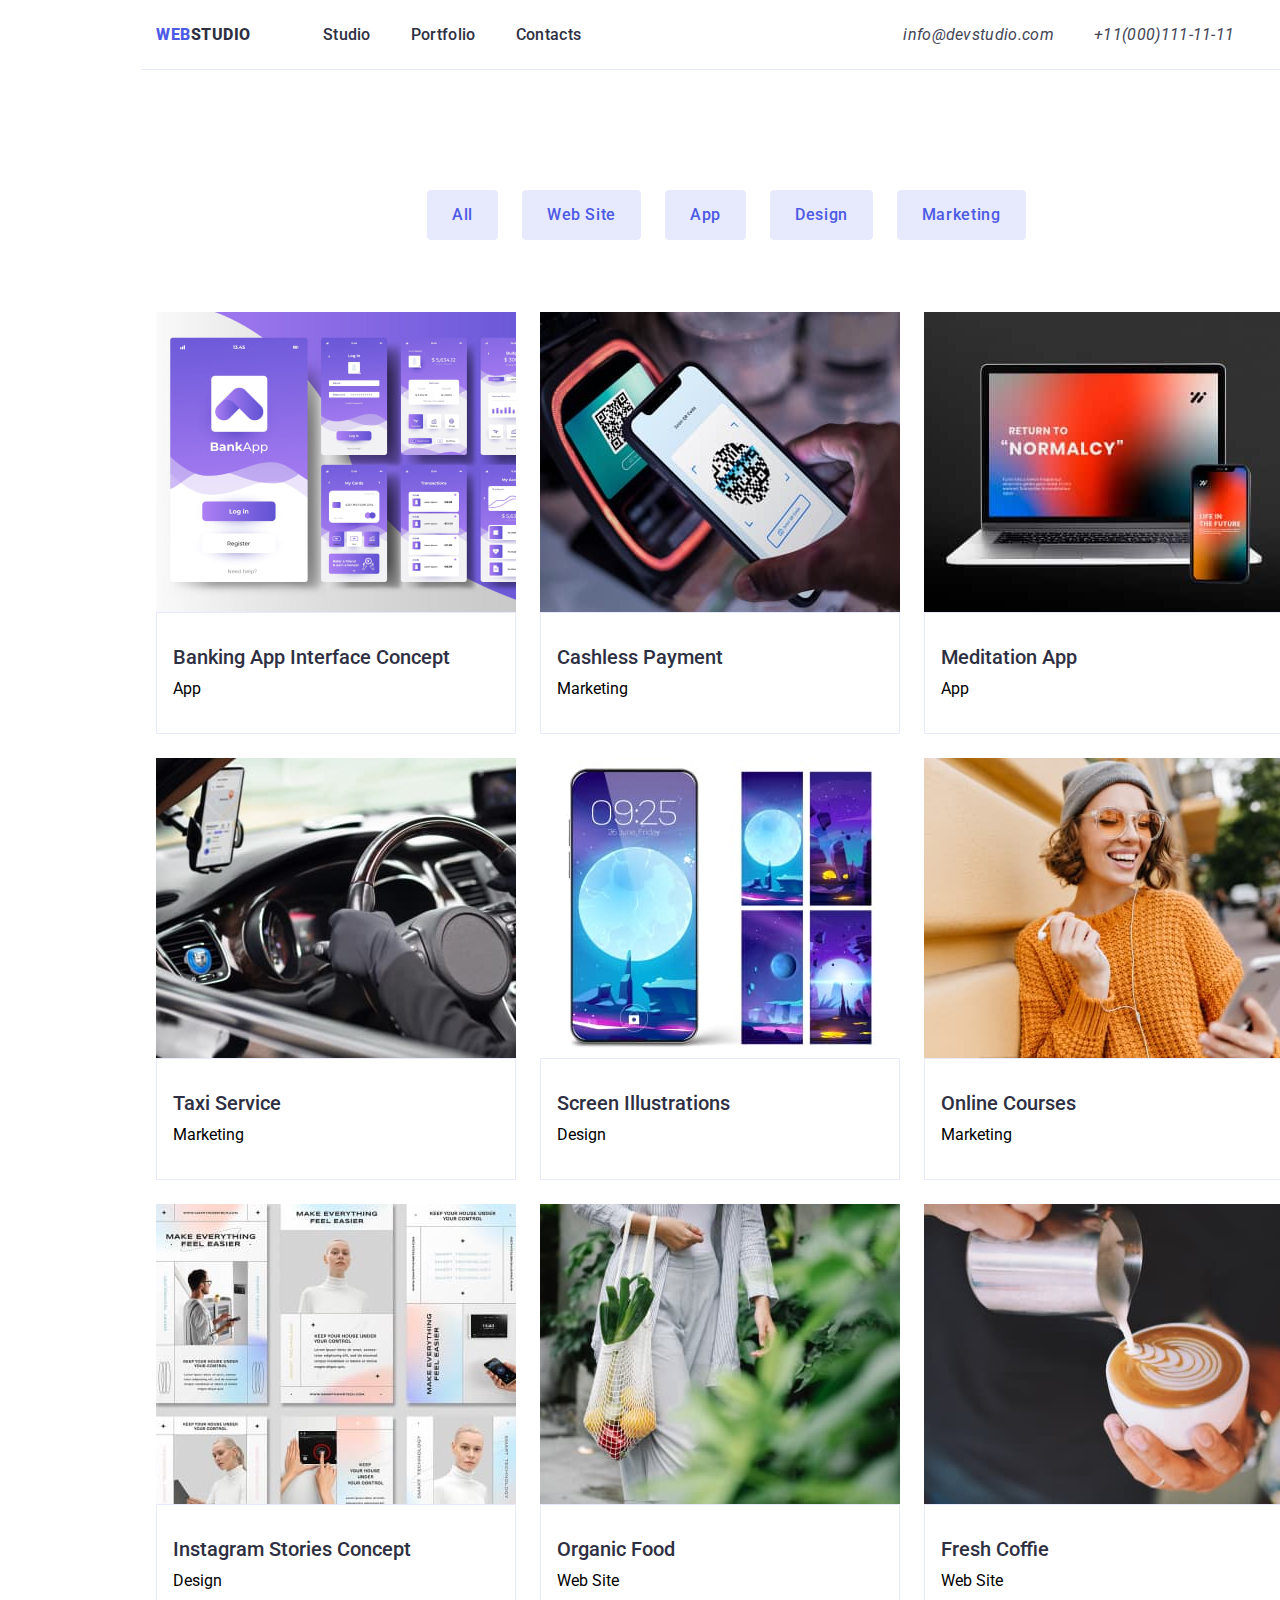
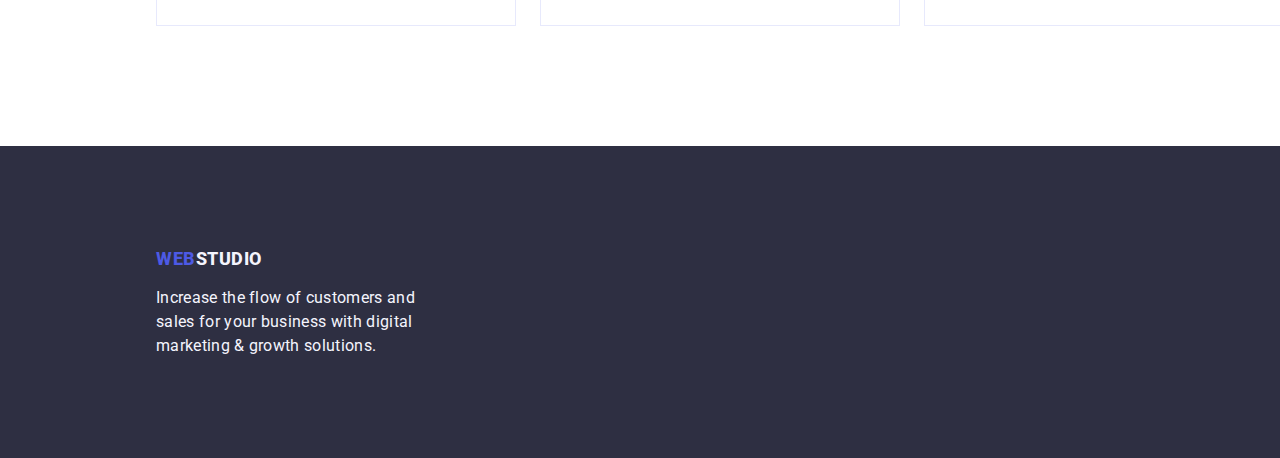
==== portfolio.html @ 773c1c58 "fix - class names" ====
<!DOCTYPE html>
<html lang="en">
  <head>
    <meta charset="UTF-8">
    <meta name="viewport" content="width=device-width, initial-scale=1.0">
    <title>WebStudio</title>
    <link href="https://cdn.jsdelivr.net/npm/modern-normalize@2.0.0/modern-normalize.min.css" rel="stylesheet">
    <link rel="stylesheet" href="styles.css" />
    <link href="https://fonts.googleapis.com/css2?family=Raleway:wght@800&family=Roboto:wght@400;500;700;900&display=swap" rel="stylesheet">
</head>
  <body>
    <header>
      <div class="header conteiner">
          <nav class="nav">
            <a href="./index.html" class="header__logo">
          <span class="logo-web">WEB</span><span class="logo-studio">STUDIO</span>
        </a>
        <ul class="nav__link--position">
          <li>
           <a href="./index.html" class="nav__link">Studio</a>
          </li>
          <li>
            <a href="./portfolio.html" class="nav__link">Portfolio</a>
          </li>
          <li>
            <a href="#" class="nav__link">Contacts</a>
          </li>
          </ul>
          </nav>
          <address>
            <ul class="header__contact--position">
              <li>
                <a href="mailto:info@devstudio.com" class="header__contact">
                  info@devstudio.com
                </a>
              </li>
              <li>
                <a href="tel:+11(000)111-11-11" class="header__contact">
                  +11(000)111-11-11
                </a>
              </li>
            </ul>
          </address>
      </div>
    </div>
      </header>
    <main>
    <section class="section__portfolio--btn section__portfolio--card">
      <div class="section conteiner">
      <ul class="portfolio__btn--position">
        <li>
          <a href="https://www.google.com">
            <button class="portfolio__btn" type="button">All</button>
          </a>
        </li>
        <li>
          <a href="https://www.google.com">
            <button class="portfolio__btn" type="button">Web Site</button>
          </a>
        </li>
        <li>
          <a href="https://www.google.com">
            <button class="portfolio__btn" type="button">App</button>
          </a>
        </li>
        <li>
          <a href="https://www.google.com">
            <button class="portfolio__btn" type="button">Design</button>
          </a>
        </li>
        <li>
          <a href="https://www.google.com">
            <button class="portfolio__btn" type="button">Marketing</button>
          </a>
        </li>
      </ul>
      <ul class="portfolio__img--position">
        <li>
          <img src="images/1img.jpg" alt="banking app featuers" class="portfolio__img"/>
          <div class="portfolio__description-box">
          <div class="portfolio__img--title">Banking App Interface Concept</div>
          <div class="portfolio__img--description">App</div>
          </div>
        </li>
        <li>
          <img
            src="images/2img.jpg"
            alt="Phone scanning QR code from another device" class="portfolio__img"/>
              <div class="portfolio__description-box">
              <div class="portfolio__img--title">Cashless Payment</div>
          <div class="portfolio__img--description">Marketing</div>
        </div>
        </li>
        <li>
          <img
            src="images/3img.jpg"
            alt="Computer and phone screen with showing app outlook" class="portfolio__img"/>
            <div class="portfolio__description-box">
            <div class="portfolio__img--title">Meditation App</div>
            <div class="portfolio__img--description">App</div>
          </div>
        </li>
        <li>
          <img src="images/4img.jpg" alt="Inside of the car" class="portfolio__img"/>
          <div class="portfolio__description-box">
          <div class="portfolio__img--title">Taxi Service</div>
          <div class="portfolio__img--description">Marketing</div>
          </div>
        </li>
        <li>
          <img src="images/5img.jpg" alt="Phone screen with ilustration on it" class="portfolio__img"/>
          <div class="portfolio__description-box">
          <div class="portfolio__img--title">Screen Illustrations</div>
          <div class="portfolio__img--description">Design</div>
          </div>
        </li>
        <li>
          <img
            src="images/6img.jpg"
            alt="Smiling girl wearing sunglasses and earphones" class="portfolio__img"/>
            <div class="portfolio__description-box">
            <div class="portfolio__img--title">Online Courses</div>
          <div class="portfolio__img--description">Marketing</div>
            </div>
        </li>
        <li>
          <img src="images/7img.jpg" alt="Stories templates" class="portfolio__img"/>
          <div class="portfolio__description-box">
          <div class="portfolio__img--title">Instagram Stories Concept</div>
          <div class="portfolio__img--description">Design</div>
          </div>
        </li>
        <li>
          <img src="images/8img.jpg" alt="Woman carrying groceries" class="portfolio__img"/>
          <div class="portfolio__description-box">
          <div class="portfolio__img--title">Organic Food</div>
          <div class="portfolio__img--description">Web Site</div>
        </div>
        </li>
        <li>
          <img
            src="images/9img.jpg"
            alt="Barrista making patterns with milk on coffie" class="portfolio__img"/>
            <div class="portfolio__description-box">
            <div class="portfolio__img--title">Fresh Coffie</div>
          <div class="portfolio__img--description">Web Site</div>
          </div>
        </li>
      </ul>
      </div>
    </section>
  </main>
  <footer>
    <section class="footer"> 
      <div conteiner>
      <div class="footer__logo">
      <a href="#">
        <span class="footer__logo-web">WEB</span><span class="footer__logo-studio">STUDIO</span>
    </a>
    </div>
      <div class="footer__text">
        Increase the flow of customers and sales for your business with
        digital marketing &amp; growth solutions.
      </div>
    </div>
  </section>
  </footer>
  </body>
</html>
---- styles.css ----
* {
  margin: 0;
  padding: 0;
  box-sizing: border-box;
}
article, aside, details, figcaption, figure, 
footer, header, hgroup, menu, nav, section {
	display: block;
}
body {
	line-height: 1;
}
ol, ul {
	list-style: none;
}
blockquote, q {
	quotes: none;
}
blockquote:before, blockquote:after,
q:before, q:after {
	content: '';
	content: none;
}
table {
	border-collapse: collapse;
	border-spacing: 0;
}
:root {
  --brand-color: #2e2f42;
  --color-iris: #4d5ae5;
  --color-cloud: #f4f4fd;
  --color-ocean: #404bbf;
  --color-cornflower: #e7e9fc;
  --color-slate: #434455;
  --color-white: #ffffff;
  --main-font-style: Roboto;
  --second-font-style: Raleway;
}
*,
*::before,
*::after
{
  box-sizing: border-box;
}
body {
  font-family: var(--main-font-style);
  background-color: var(--color-white);
  width: 1440px;
  margin: auto;
}
h1,
h3,
h4,
h5,
h6
{
margin: 0;
}
img
{
  display: block;
  max-width: 100%;
  height: auto;
}
button
{
  cursor: pointer;
  border: none;
  border-radius: 4px;
}
ul,
ol
{
  list-style: none;
  margin: 0;
  padding-left: 0;
}
a
{
  text-decoration: none;
}
.conteiner
{
  width: 1158px;
  margin: 0 auto;
  padding: 0 15px;
}
.section {
  padding: 120px 0px;
}
.header
{
  background: var(--color-white); 
  display: flex;
  gap: 322px;
  align-items: center;
  border-bottom: 1px solid var(--color-cornflower);
}
.header__logo {
  padding: 24px 0;
}
.logo-web {
  color: var(--color-iris);
  font-size: 18px;
  font: var(--second-font-style);
  font-weight: 800;
  line-height: 21px;
  letter-spacing: 0.54px;
}
.logo-studio {
  color: var(--brand-color);
  font-size: 18px;
  font: var(--second-font-style);
  font-weight: 800;
  line-height: 21px;
  letter-spacing: 0.54px;
}
.nav {
  display: flex;
  gap: 72px;
  align-items: center;
}
.nav__link--position {
  list-style: none;
  display: flex;
  gap: 40px;
}
.nav__link {
  color: var(--brand-color);
  font-size: 16px;
  font-weight: 500;
  line-height: 24px;
  letter-spacing: 0.32px;
  display: flex;
  gap: 40px;
}
.header__contact--position {
  list-style: none;
  display: flex;
  gap: 40px;
}
.header__contact {
  color: var(--color-slate);
  font-size: 16px;
  font-weight: 400;
  line-height: 24px;
  letter-spacing: 0.32px;;
  }
  .hero {
  clear: both;
  background: var(--brand-color);
  padding: 188px 0;
  text-align: center;
  }
.hero__title {
  color: var(--color-white);
  font-size: 56px;
  font-weight: 700;
  line-height: 60px;
  letter-spacing: 1.12px;
  max-width: 496px;
  margin: 0 auto;
  margin-bottom: 48px;
}
.index-btn {
  color: var(--color-white);
  background: var(--color-iris); 
  font-size: 16px;
  font-weight: 500;
  line-height: 24px;
  letter-spacing: 0.64px;
  padding: 16px 32px;
  border-radius: 4px;
  box-shadow: 0px 4px 4px 0px rgba(0, 0, 0, 0.15);
}
.subtitle-description__position {  
  display: flex;
  gap: 24px;
  max-width: 1128px;
  margin-left: auto;
  margin-right: auto;
}
.subtitle {
  color: var(--brand-color);
  font-size: 20px;
  font-weight: 500;
  line-height: 24px;
  letter-spacing: 0.4px;
  height: 24px;
  width: 264px;
  margin-bottom: 8px;
}
.description {
  color: var(--color-slate);
  font-size: 16px;
  font-weight: 400;
  line-height: 24px;
  letter-spacing: 0.32px;
}
.section__what-doing {
  color: var(--brand-color);
  font-size: 36px;
  font-weight: 700;
  line-height: 40px;
  letter-spacing: 0.72px;
  text-align: center;
}
.title__what-doing {
  padding-bottom: 120px;
}
.title__what-doing--position {
  margin-bottom: 72px;
}
.img-what-doing {
  width: 360px;
}
.img__what-doing--position
{
 display: flex;
 gap: 24px;
 justify-content: center;
}
.section__our-team
{
  background-color: var(--color-cloud);
}
.title__our-team {
  padding-top: 96px; padding-bottom: 120px;
}
.title__our-team--position
{
  color: var(--brand-color);
  font-size: 36px;
  font-weight: 700;
  line-height: 40px;
  letter-spacing: 0.72px;
  text-align: center;
}
.team-card__position
{
  display: flex;
  gap: 24px;
  justify-content: center;
  margin-top: 72px;
}
.team-card {
  display: inline-flex;
  padding-bottom: 0px;
  flex-direction: column;
  justify-content: center;
  align-items: center;
  border-radius: 0px 0px 4px 4px;
  background: var(--white, #FFF);
  box-shadow: 0px 2px 1px 0px rgba(46, 47, 66, 0.08), 0px 1px 1px 0px rgba(46, 47, 66, 0.16), 0px 1px 6px 0px rgba(46, 47, 66, 0.08);
}
.team-card__img {
  width: 264px;
  height: 260px;
}
.team-card__description-box {
  display: flex;
  width: 232px;
  flex-direction: column;
  padding-top: 32px;
}
.team-names {
  color: var(--brand-color);
  text-align: center;
  font-size: 20px;
  font-weight: 500;
  line-height: 24px;
  letter-spacing: 0.4px;
}
.job-title {
  color: var(--color-slate);
  text-align: center;
  font-size: 16px;
  font-weight: 400;
  line-height: 24px;
  letter-spacing: 0.32px;
  padding-bottom: 32px;
}
.footer {
  background: var(--brand-color);
}
.footer__logo{
  padding-top: 101.5px;
  padding-left: 156px;
  margin-bottom: 17.5px;
}
.footer__logo-web {
  color:var(--color-iris);
  font: var(--second-font-style);
  font-size: 18px;
  font-weight: 800;
  line-height: 21px;
  letter-spacing: 0.54px;
}
.footer__logo-studio {
  color: var(--color-cloud);
  font: var(--second-font-style);
  font-size: 18px;
  font-weight: 800;
  line-height: 21px;
  letter-spacing: 0.54px;
}
.footer__text {
  color: var(--color-cloud);
  font-weight: 400;
  line-height: 24px;
  letter-spacing: 0.32px;
  width: 264px;
  padding-bottom: 100px;
  margin-left: 156px; 
}
.portfolio__btn--position
{
display: flex;
gap: 24px;
max-width: 586px;
margin: 0 auto;
margin-bottom: 72px;
}
.portfolio__btn
{
  color: var(--color-iris);
  background: var(--color-cornflower);
  text-align: center;
  font-size: 16px;
  font-weight: 500;
  line-height: 24px; /* 150% */
  letter-spacing: 0.64px;
  align-items: flex-start;
  display: flex;
  padding: 12px 24px;
  justify-content: center;
  align-items: center;
  border-radius: 4px;
  border: 1px solid var(--color-cornflower);
  white-space: nowrap;
}
.button-portfolio:hover {
  color: var(--color-white);
  background: var(--color-ocean);
  cursor: pointer;
}
.portfolio__img--position {
  max-width: 1128px;
  flex-wrap: wrap;
  display: flex;
  row-gap: 24px;
  column-gap: 24px;
  margin: 0 auto;
}
.portfolio__img {
  width: 360px;
  height: 300px;
}
.portfolio__description-box {
  width: 360px;
}
.portfolio__img--title {
  font-size: 20px;
  font-weight: 500;
  line-height: 24px;
  color: var(--brand-color);
  padding-left: 16px;
  padding-bottom: 8px;
}
.portfolio__img--description {
  font-size: 16px;
  font-weight: 400;
  line-height: 24px;
  padding-left: 16px;
}
.portfolio__description-box {
padding-top: 32px;
padding-bottom: 32px;
border: 1px solid #E7E9FC
}
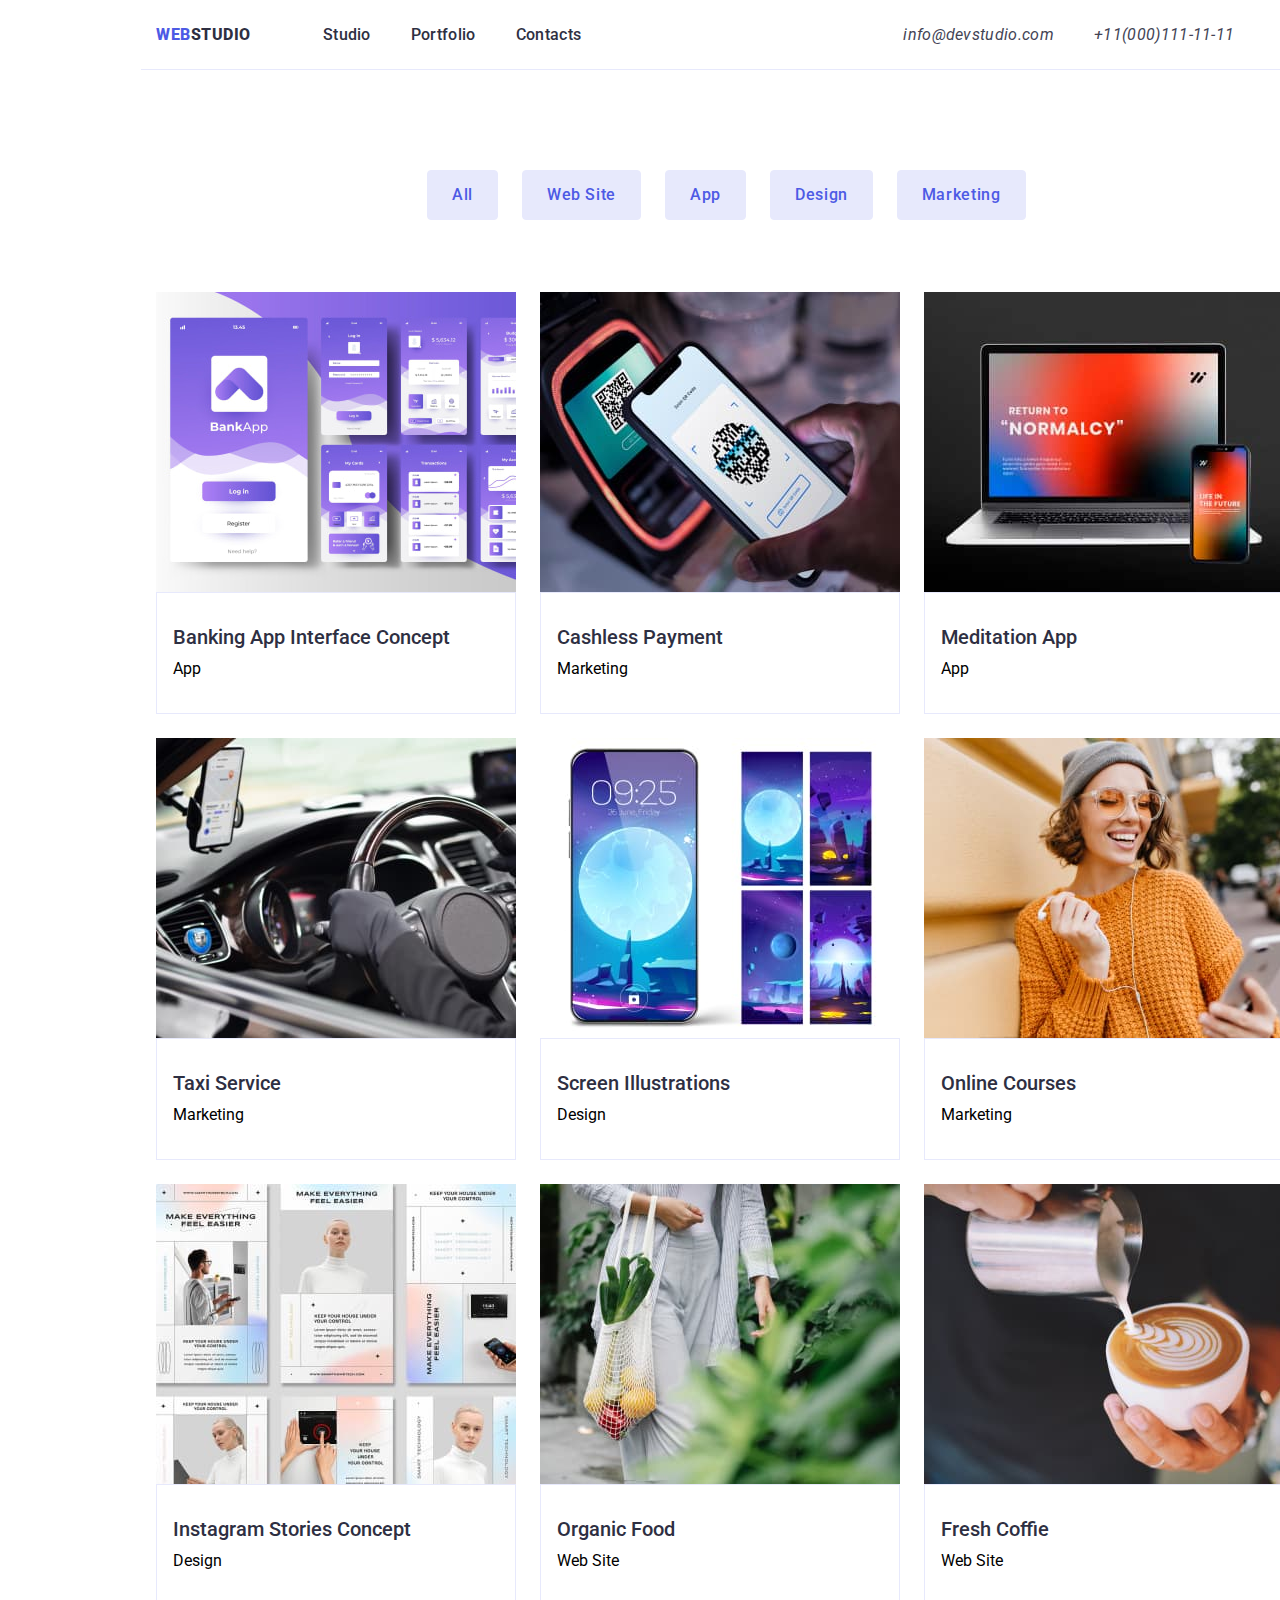
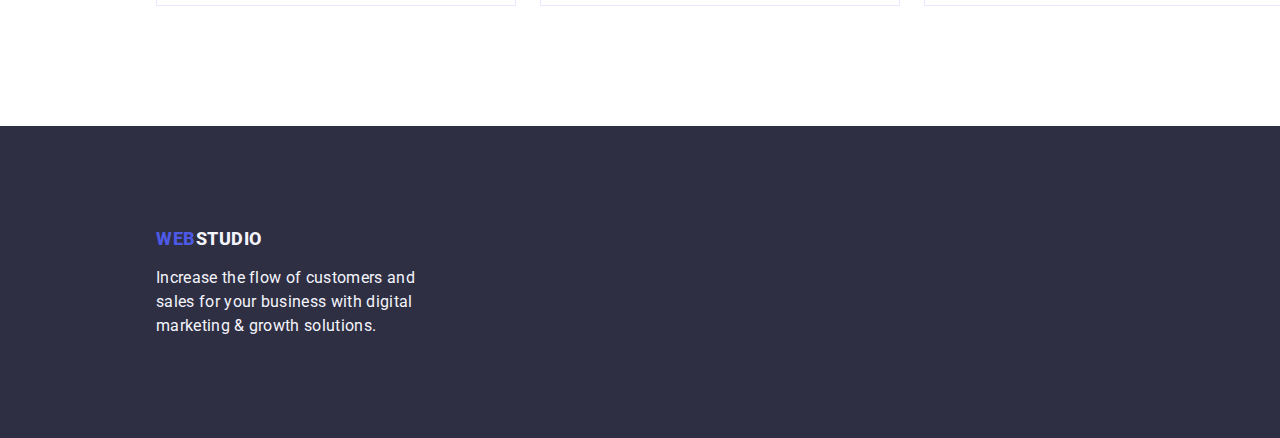
==== commit 913305b0: "Fix" ====
--- a/portfolio.html
+++ b/portfolio.html
@@ -45,8 +45,8 @@
     </div>
       </header>
     <main>
-    <section class="section__portfolio--btn section__portfolio--card">
-      <div class="section conteiner">
+    <section class="section__portfolio--btn-img">
+      <div class="conteiner">
       <ul class="portfolio__btn--position">
         <li>
           <a href="https://www.google.com">
--- a/styles.css
+++ b/styles.css
@@ -313,6 +313,10 @@
   padding-bottom: 100px;
   margin-left: 156px; 
 }
+.section__portfolio--btn-img {
+  padding-top: 100px;
+  padding-bottom: 120px;
+}
 .portfolio__btn--position
 {
 display: flex;
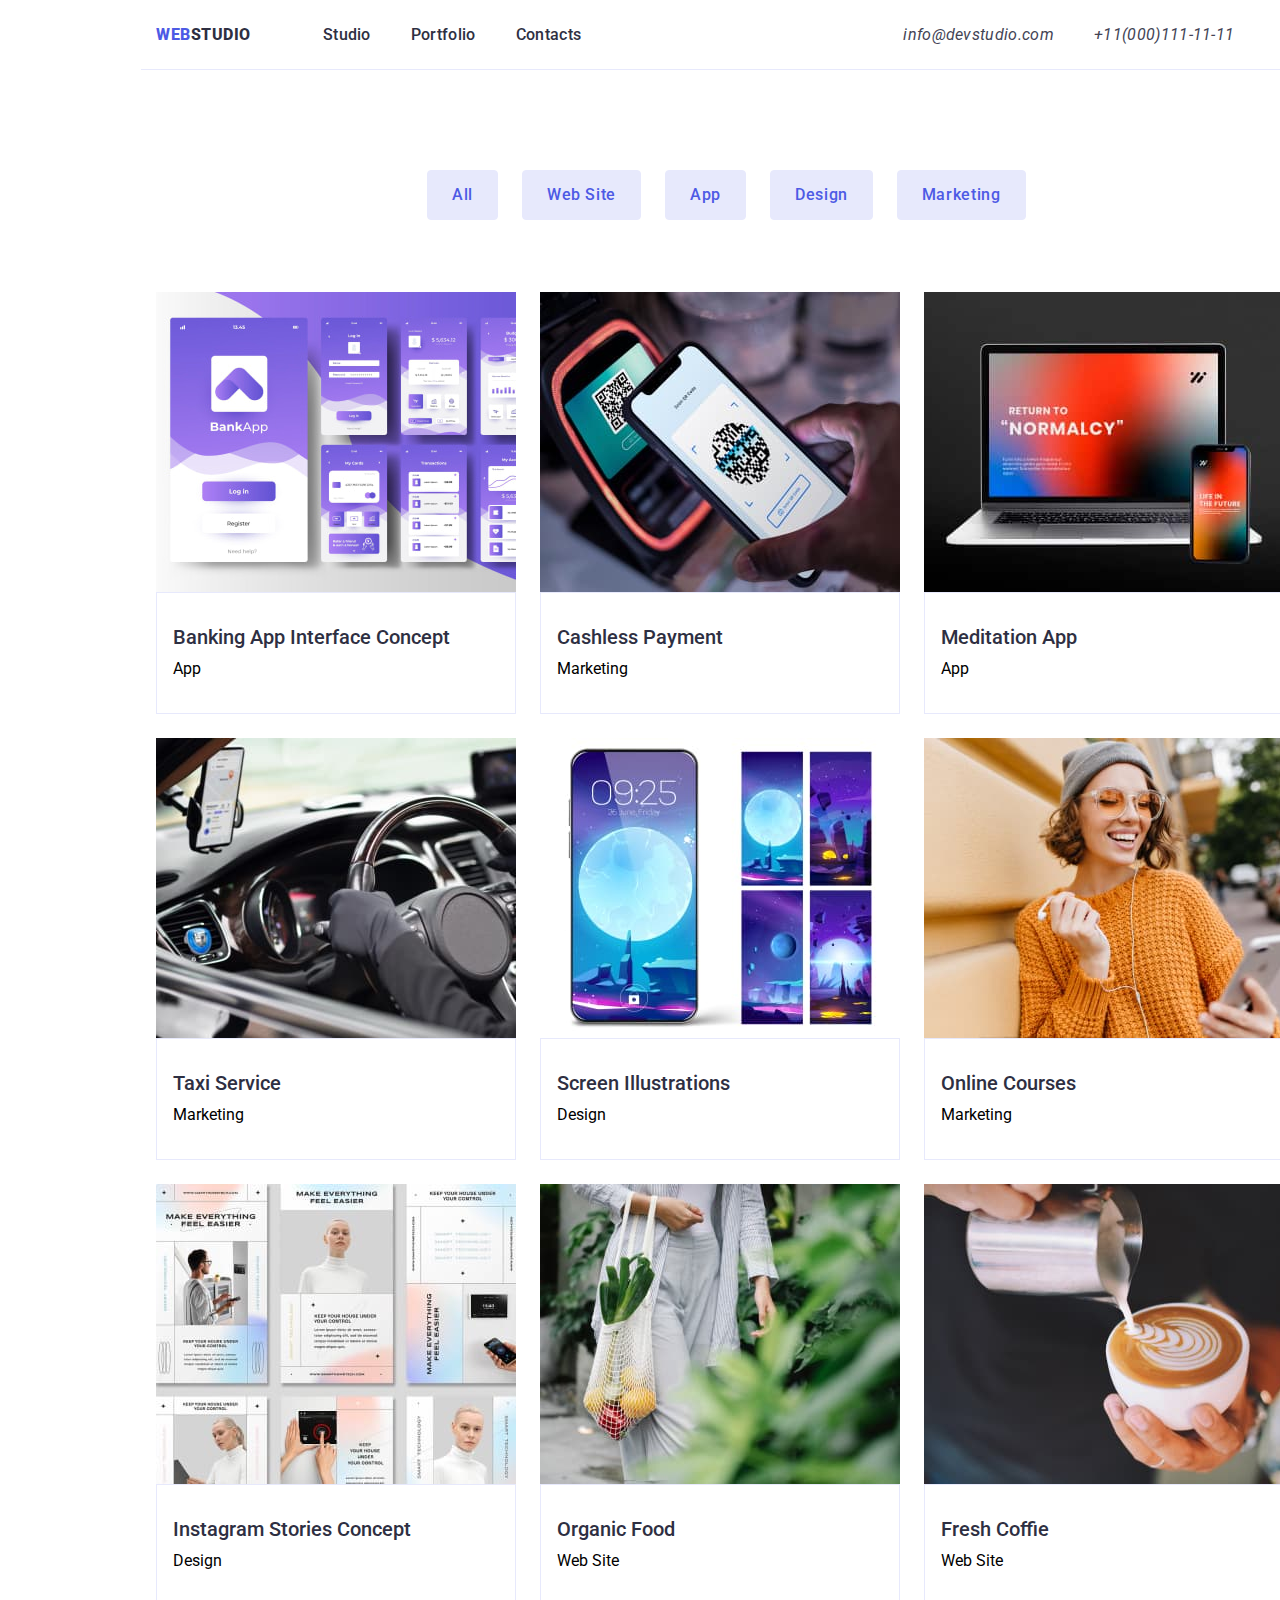
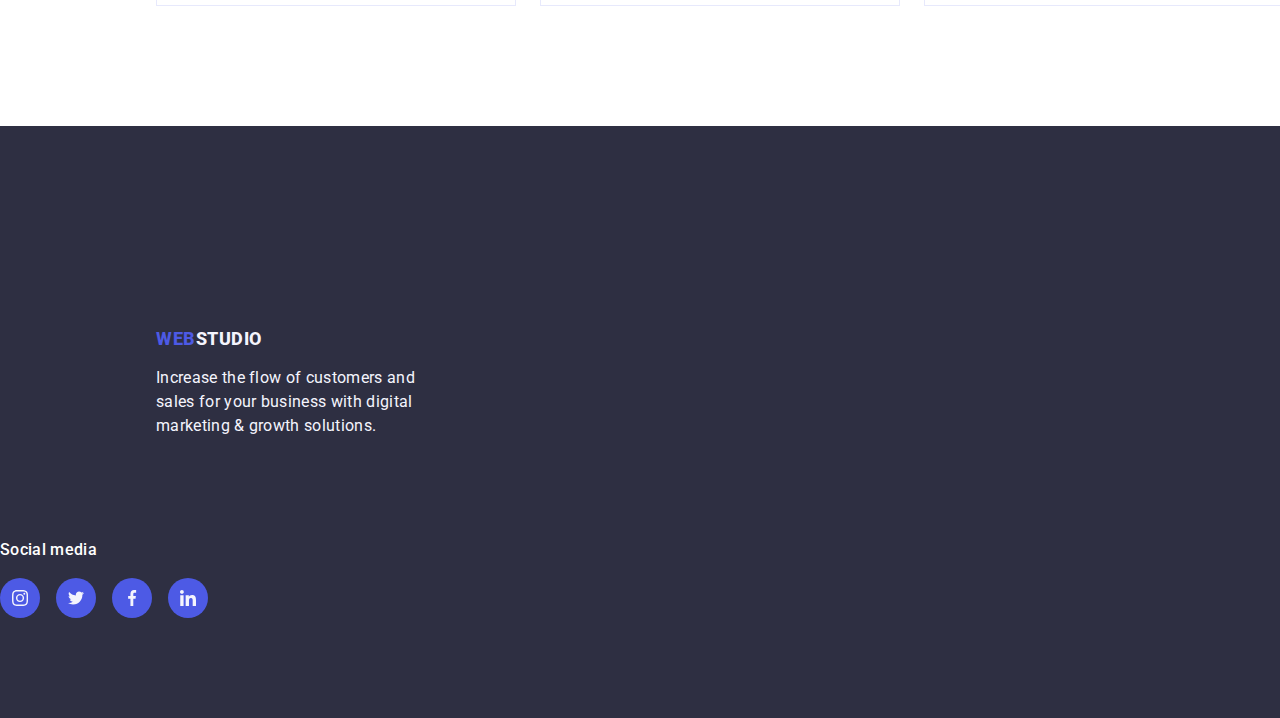
==== commit 79b7f3c9: "update" ====
--- a/portfolio.html
+++ b/portfolio.html
@@ -162,6 +162,41 @@
         Increase the flow of customers and sales for your business with
         digital marketing &amp; growth solutions.
       </div>
+      <h5 class="footer__title">Social media</h5>
+      <ul class="footer__social-media--icons">
+        <li class="footer__icon--background">
+          <div class="footer__social--icons">
+            <a href="#">
+                <svg class="footer__icon">
+                    <use href="./images/icons.svg#icon-instagram"></use>
+                </svg>
+            </a>  
+          </div>  
+        </li>
+        <li class="footer__icon--background">
+          <div class="footer__social--icons">
+            <a href="#">
+                <svg class="footer__icon">>
+                    <use href="./images/icons.svg#icon-twitter"></use>
+                </svg>
+            </a>
+          </div>    
+        </li>
+        <li class="footer__icon--background">
+            <a href="#">
+                <svg class="footer__icon">>
+                    <use href="./images/icons.svg#icon-facebook"></use>
+                </svg>
+            </a>    
+        </li>
+        <li class="footer__icon--background">
+            <a href="#">
+                <svg class="footer__icon">>
+                    <use href="./images/icons.svg#icon-linkedin"></use>
+                </svg>
+            </a>
+        </li>
+      </ul>
     </div>
   </section>
   </footer>
--- a/styles.css
+++ b/styles.css
@@ -33,6 +33,7 @@
   --color-cornflower: #e7e9fc;
   --color-slate: #434455;
   --color-white: #ffffff;
+  --color-grey: #2E2F42B2;
   --main-font-style: Roboto;
   --second-font-style: Raleway;
 }
@@ -88,6 +89,9 @@
 .section {
   padding: 120px 0px;
 }
+
+/* SECTION HEADER */
+
 .header
 {
   background: var(--color-white); 
@@ -134,6 +138,10 @@
   display: flex;
   gap: 40px;
 }
+.link:hover,
+.link:focus {
+  color: var(--color-ocean);
+}
 .header__contact--position {
   list-style: none;
   display: flex;
@@ -146,9 +154,12 @@
   line-height: 24px;
   letter-spacing: 0.32px;;
   }
+
+  /* SECTION HERO */
+
   .hero {
   clear: both;
-  background: var(--brand-color);
+  background-image: linear-gradient(var(--color-grey), rgba(46, 47, 66, 0.70)), url(./images/people-office\ 1.jpg);
   padding: 188px 0;
   text-align: center;
   }
@@ -162,7 +173,7 @@
   margin: 0 auto;
   margin-bottom: 48px;
 }
-.index-btn {
+.hero-btn {
   color: var(--color-white);
   background: var(--color-iris); 
   font-size: 16px;
@@ -173,14 +184,27 @@
   border-radius: 4px;
   box-shadow: 0px 4px 4px 0px rgba(0, 0, 0, 0.15);
 }
-.subtitle-description__position {  
+.hero-btn:hover,
+.hero-btn:focus {
+  background-color: var(--color-ocean);
+}
+
+/* SECTION FEATURES */
+
+.feature__icon {
+  width: 264px;
+  height: 112px;
+  padding: 24px 100px;
+  background-color: var(--color-cloud);
+}
+.feature__position {  
   display: flex;
   gap: 24px;
   max-width: 1128px;
   margin-left: auto;
   margin-right: auto;
 }
-.subtitle {
+.feature-subtitle {
   color: var(--brand-color);
   font-size: 20px;
   font-weight: 500;
@@ -190,13 +214,16 @@
   width: 264px;
   margin-bottom: 8px;
 }
-.description {
+.feature-description {
   color: var(--color-slate);
   font-size: 16px;
   font-weight: 400;
   line-height: 24px;
   letter-spacing: 0.32px;
 }
+
+/* SECTION WHAT-DOING */
+
 .section__what-doing {
   color: var(--brand-color);
   font-size: 36px;
@@ -220,15 +247,17 @@
  gap: 24px;
  justify-content: center;
 }
+
+/* SECTION OUR-TEAM */
+
 .section__our-team
 {
   background-color: var(--color-cloud);
 }
+.our-team__title-team-card {
+  padding-top: 96px; padding-bottom: 120px;
+}
 .title__our-team {
-  padding-top: 96px; padding-bottom: 120px;
-}
-.title__our-team--position
-{
   color: var(--brand-color);
   font-size: 36px;
   font-weight: 700;
@@ -278,10 +307,69 @@
   font-weight: 400;
   line-height: 24px;
   letter-spacing: 0.32px;
+}
+.our-team__icon--position {
+  display: flex;
+  align-items: center;
+  justify-content: center;
+  gap: 24px;
+  padding-top: 8px;
   padding-bottom: 32px;
 }
+.our-team__icon {
+  width: 16px;
+  height: 16px;
+}
+.our-team__icon:hover {
+  background-color: var(--color-ocean);
+}
+.our-team__icon--background{
+  width: 40px;
+  height: 40px;
+  border-radius: 50%;
+  padding: 12px;
+  background-color: var(--color-iris);
+}
+.our-team__icon--background:hover {
+  background-color: var(--color-ocean);
+}
+
+
+/* SECTION CUSTOMERS */
+
+.title__customers {
+color: var(--brand-color);
+text-align: center;
+font-size: 36px;
+font-weight: 700;
+line-height: 40px;
+letter-spacing: 0.72px;
+margin-top: 120px;
+margin-bottom: 72px;
+}
+.customers__icon--list {
+  display: flex;
+  column-gap: 24px;
+  margin-bottom: 120px;  
+}
+.customers__icon {
+fill: #8e8f99;
+width: 168px;
+height: 88px;
+border-radius: 4px;
+border: 1px solid #8e8f99;
+}
+.customers__icon:hover,
+:focus {
+fill: var(--color-ocean);
+border: 1px solid var(--color-ocean);
+}
+
+/* SECTION FOOTER */
+
 .footer {
   background: var(--brand-color);
+  padding: 100px 0;
 }
 .footer__logo{
   padding-top: 101.5px;
@@ -313,6 +401,40 @@
   padding-bottom: 100px;
   margin-left: 156px; 
 }
+.footer__title {
+  color: var(--color-white);
+  font-family: Roboto;
+  font-size: 16px;
+  font-weight: 500;
+  line-height: 24px;
+  letter-spacing: 0.32px;
+  margin-bottom: 16px;
+}
+.footer__icon {
+  width: 16px;
+  height: 16px;
+}
+.footer-media-items:hover {
+  background-color: #31d0aa;
+}
+.footer__social-media--icons {
+  display: flex;
+  gap: 16px;
+}
+.footer__icon--background {
+  width: 40px;
+  height: 40px;
+  border-radius: 50%;
+  padding: 12px;
+  background-color: var(--color-iris);
+}
+.footer__icon--background:hover {
+  background-color: #31d0aa;
+}
+
+
+/* PORTFOLIO */
+
 .section__portfolio--btn-img {
   padding-top: 100px;
   padding-bottom: 120px;
@@ -343,7 +465,7 @@
   border: 1px solid var(--color-cornflower);
   white-space: nowrap;
 }
-.button-portfolio:hover {
+.portfolio__btn:hover {
   color: var(--color-white);
   background: var(--color-ocean);
   cursor: pointer;
@@ -386,3 +508,4 @@
 
 
 
+
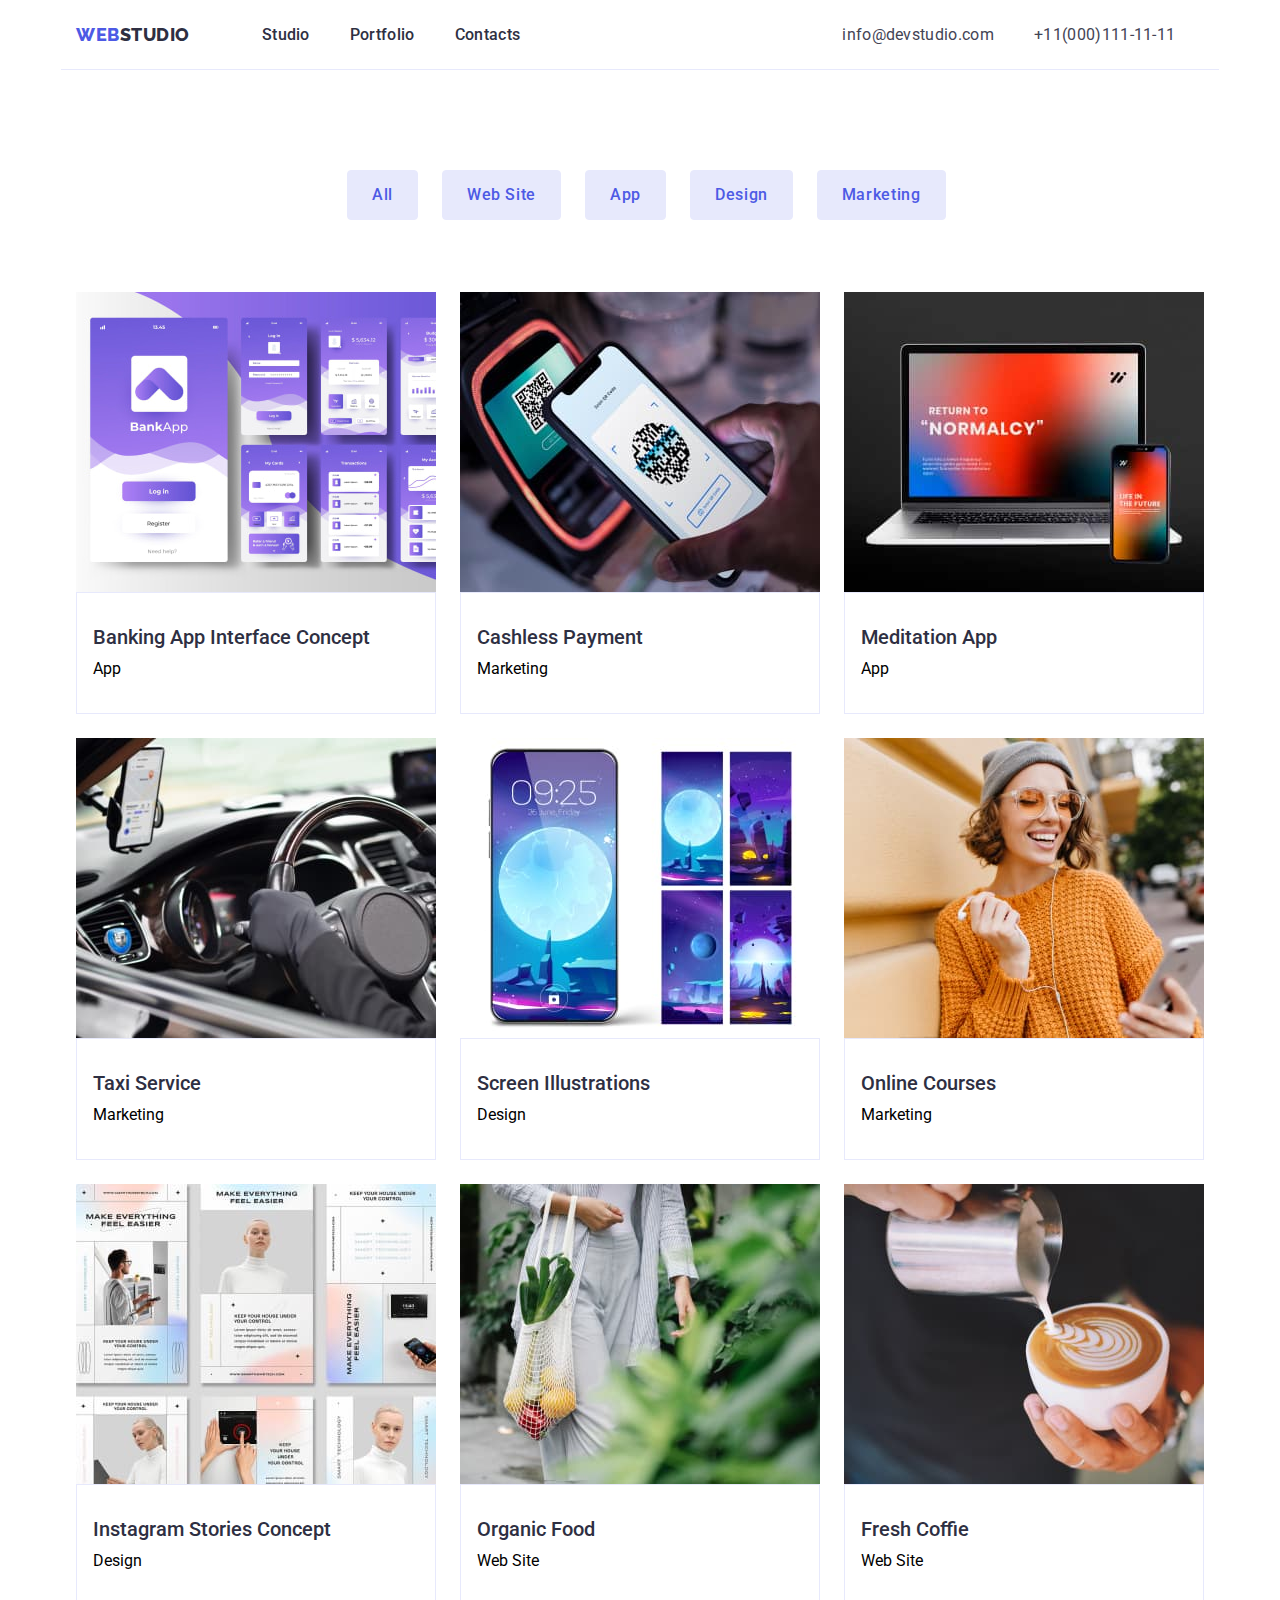
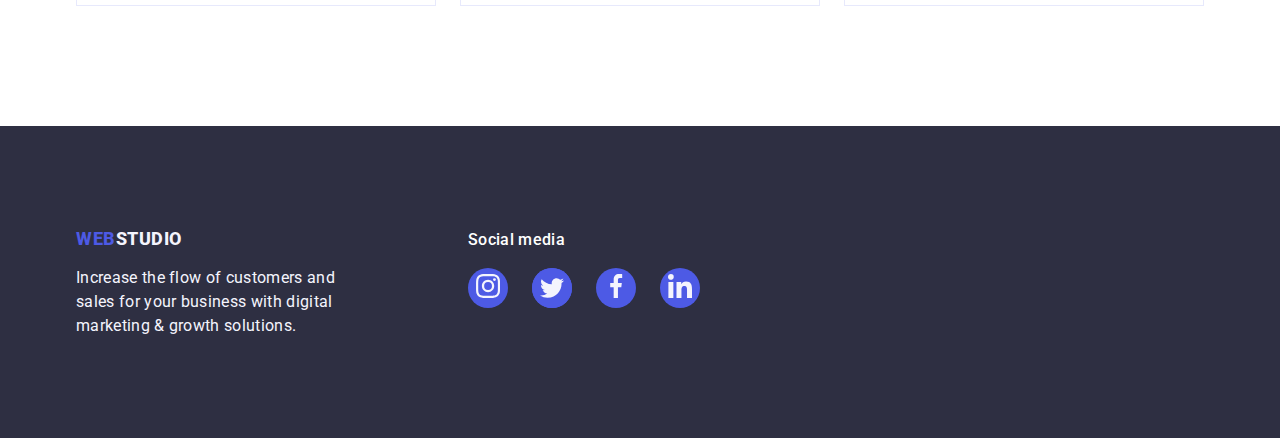
==== commit dac71198: "end fixes" ====
--- a/portfolio.html
+++ b/portfolio.html
@@ -152,52 +152,56 @@
   </main>
   <footer>
     <section class="footer"> 
-      <div conteiner>
-      <div class="footer__logo">
+      <div class="conteiner footer__wrap">
+        <div class="footer__logo-paragraph">
+        <div class="footer__logo">
       <a href="#">
         <span class="footer__logo-web">WEB</span><span class="footer__logo-studio">STUDIO</span>
-    </a>
-    </div>
-      <div class="footer__text">
+        </a>
+      </div>
+      <p class="footer__text">
         Increase the flow of customers and sales for your business with
         digital marketing &amp; growth solutions.
-      </div>
-      <h5 class="footer__title">Social media</h5>
-      <ul class="footer__social-media--icons">
-        <li class="footer__icon--background">
-          <div class="footer__social--icons">
-            <a href="#">
-                <svg class="footer__icon">
-                    <use href="./images/icons.svg#icon-instagram"></use>
-                </svg>
-            </a>  
-          </div>  
-        </li>
-        <li class="footer__icon--background">
-          <div class="footer__social--icons">
-            <a href="#">
-                <svg class="footer__icon">>
-                    <use href="./images/icons.svg#icon-twitter"></use>
-                </svg>
-            </a>
-          </div>    
-        </li>
-        <li class="footer__icon--background">
-            <a href="#">
-                <svg class="footer__icon">>
-                    <use href="./images/icons.svg#icon-facebook"></use>
-                </svg>
-            </a>    
-        </li>
-        <li class="footer__icon--background">
-            <a href="#">
-                <svg class="footer__icon">>
-                    <use href="./images/icons.svg#icon-linkedin"></use>
-                </svg>
-            </a>
-        </li>
-      </ul>
+      </p>
     </div>
+      <div>
+        <p class="footer__title">Social media</p>
+        <ul class="footer__icon--position">
+          <li class="footer__icon--background">
+            <div class="footer__social--icons">
+              <a href="#">
+                  <svg class="footer__icon">
+                      <use href="./images/icons.svg#icon-instagram"></use>
+                  </svg>
+              </a>  
+            </div>  
+          </li>
+          <li class="footer__icon--background">
+            <div>
+              <a href="#" class="footer__icon--background">
+                  <svg class="footer__icon">
+                      <use href="./images/icons.svg#icon-twitter"></use>
+                  </svg>
+              </a>
+            </div>    
+          </li>
+          <li class="footer__icon--background">
+              <a href="#">
+                  <svg class="footer__icon">>
+                      <use href="./images/icons.svg#icon-facebook"></use>
+                  </svg>
+              </a>    
+          </li>
+          <li class="footer__icon--background">
+              <a href="#">
+                  <svg class="footer__icon">
+                      <use href="./images/icons.svg#icon-linkedin"></use>
+                  </svg>
+              </a>
+          </li>
+        </ul>
+      </div>
+      </div>
   </section>
   </footer>
   </body>
--- a/styles.css
+++ b/styles.css
@@ -46,7 +46,6 @@
 body {
   font-family: var(--main-font-style);
   background-color: var(--color-white);
-  width: 1440px;
   margin: auto;
 }
 h1,
@@ -90,7 +89,7 @@
   padding: 120px 0px;
 }
 
-/* SECTION HEADER */
+/* SECTION HEADER */ /* SECTION HEADER */ /* SECTION HEADER */
 
 .header
 {
@@ -106,7 +105,7 @@
 .logo-web {
   color: var(--color-iris);
   font-size: 18px;
-  font: var(--second-font-style);
+  font-family: var(--second-font-style);
   font-weight: 800;
   line-height: 21px;
   letter-spacing: 0.54px;
@@ -114,7 +113,7 @@
 .logo-studio {
   color: var(--brand-color);
   font-size: 18px;
-  font: var(--second-font-style);
+  font-family: var(--second-font-style);
   font-weight: 800;
   line-height: 21px;
   letter-spacing: 0.54px;
@@ -138,8 +137,8 @@
   display: flex;
   gap: 40px;
 }
-.link:hover,
-.link:focus {
+a:hover,
+a:focus {
   color: var(--color-ocean);
 }
 .header__contact--position {
@@ -153,9 +152,10 @@
   font-weight: 400;
   line-height: 24px;
   letter-spacing: 0.32px;;
+  font-style: normal;
   }
 
-  /* SECTION HERO */
+  /* SECTION HERO */ /* SECTION HERO */ /* SECTION HERO */
 
   .hero {
   clear: both;
@@ -189,13 +189,18 @@
   background-color: var(--color-ocean);
 }
 
-/* SECTION FEATURES */
-
+/* SECTION FEATURES */ /* SECTION FEATURES */ /* SECTION FEATURES */
+
+.feature__icon--style {
+  background-color: var(--color-cloud);
+  height: 120px;
+  display: flex;
+  align-items: center;
+  justify-content: center;
+}
 .feature__icon {
-  width: 264px;
-  height: 112px;
-  padding: 24px 100px;
-  background-color: var(--color-cloud);
+  width: 64px;
+  height: 64px;
 }
 .feature__position {  
   display: flex;
@@ -222,21 +227,19 @@
   letter-spacing: 0.32px;
 }
 
-/* SECTION WHAT-DOING */
-
-.section__what-doing {
+/* SECTION WHAT-DOING */ /* SECTION WHAT-DOING */ /* SECTION WHAT-DOING */
+
+.title__what-doing {
   color: var(--brand-color);
   font-size: 36px;
   font-weight: 700;
   line-height: 40px;
   letter-spacing: 0.72px;
   text-align: center;
-}
-.title__what-doing {
-  padding-bottom: 120px;
+  margin-bottom: 72px;
 }
 .title__what-doing--position {
-  margin-bottom: 72px;
+
 }
 .img-what-doing {
   width: 360px;
@@ -246,16 +249,19 @@
  display: flex;
  gap: 24px;
  justify-content: center;
-}
-
-/* SECTION OUR-TEAM */
+   margin-bottom: 120px;
+}
+
+
+/* SECTION OUR-TEAM */ /* SECTION OUR-TEAM */ /* SECTION OUR-TEAM */
 
 .section__our-team
 {
   background-color: var(--color-cloud);
 }
 .our-team__title-team-card {
-  padding-top: 96px; padding-bottom: 120px;
+  padding-top: 96px; 
+  padding-bottom: 120px;
 }
 .title__our-team {
   color: var(--brand-color);
@@ -327,15 +333,17 @@
   width: 40px;
   height: 40px;
   border-radius: 50%;
-  padding: 12px;
   background-color: var(--color-iris);
+  display: flex;
+  align-items: center;
+  justify-content: center;
 }
 .our-team__icon--background:hover {
   background-color: var(--color-ocean);
 }
 
 
-/* SECTION CUSTOMERS */
+/* SECTION CUSTOMERS */ /* SECTION CUSTOMERS */  /* SECTION CUSTOMERS */ 
 
 .title__customers {
 color: var(--brand-color);
@@ -365,16 +373,22 @@
 border: 1px solid var(--color-ocean);
 }
 
-/* SECTION FOOTER */
+/* SECTION FOOTER */ /* SECTION FOOTER */ /* SECTION FOOTER */
 
 .footer {
   background: var(--brand-color);
-  padding: 100px 0;
+}
+.footer__wrap {
+  display: flex;
+  align-items: baseline;
+  }
+.footer__logo-paragraph {
+  margin-right: 128px;
 }
 .footer__logo{
   padding-top: 101.5px;
-  padding-left: 156px;
   margin-bottom: 17.5px;
+  display: block;
 }
 .footer__logo-web {
   color:var(--color-iris);
@@ -398,8 +412,7 @@
   line-height: 24px;
   letter-spacing: 0.32px;
   width: 264px;
-  padding-bottom: 100px;
-  margin-left: 156px; 
+  margin-bottom: 100px;
 }
 .footer__title {
   color: var(--color-white);
@@ -410,30 +423,34 @@
   letter-spacing: 0.32px;
   margin-bottom: 16px;
 }
+.footer__icon--position {
+  display: flex;
+  align-items: center;
+  justify-content: center;
+  gap: 24px;
+}
 .footer__icon {
-  width: 16px;
-  height: 16px;
+  width: 24px;
+  height: 24px;
 }
 .footer-media-items:hover {
   background-color: #31d0aa;
-}
-.footer__social-media--icons {
-  display: flex;
-  gap: 16px;
 }
 .footer__icon--background {
   width: 40px;
   height: 40px;
   border-radius: 50%;
-  padding: 12px;
   background-color: var(--color-iris);
+  display: flex;
+  align-items: center;
+  justify-content: center;
 }
 .footer__icon--background:hover {
   background-color: #31d0aa;
 }
 
 
-/* PORTFOLIO */
+/* PORTFOLIO */ /* PORTFOLIO */ /* PORTFOLIO */ /* PORTFOLIO */
 
 .section__portfolio--btn-img {
   padding-top: 100px;
@@ -509,3 +526,8 @@
 
 
 
+.teikony {
+  display: flex;
+  align-items: center;
+  justify-content: center;
+}